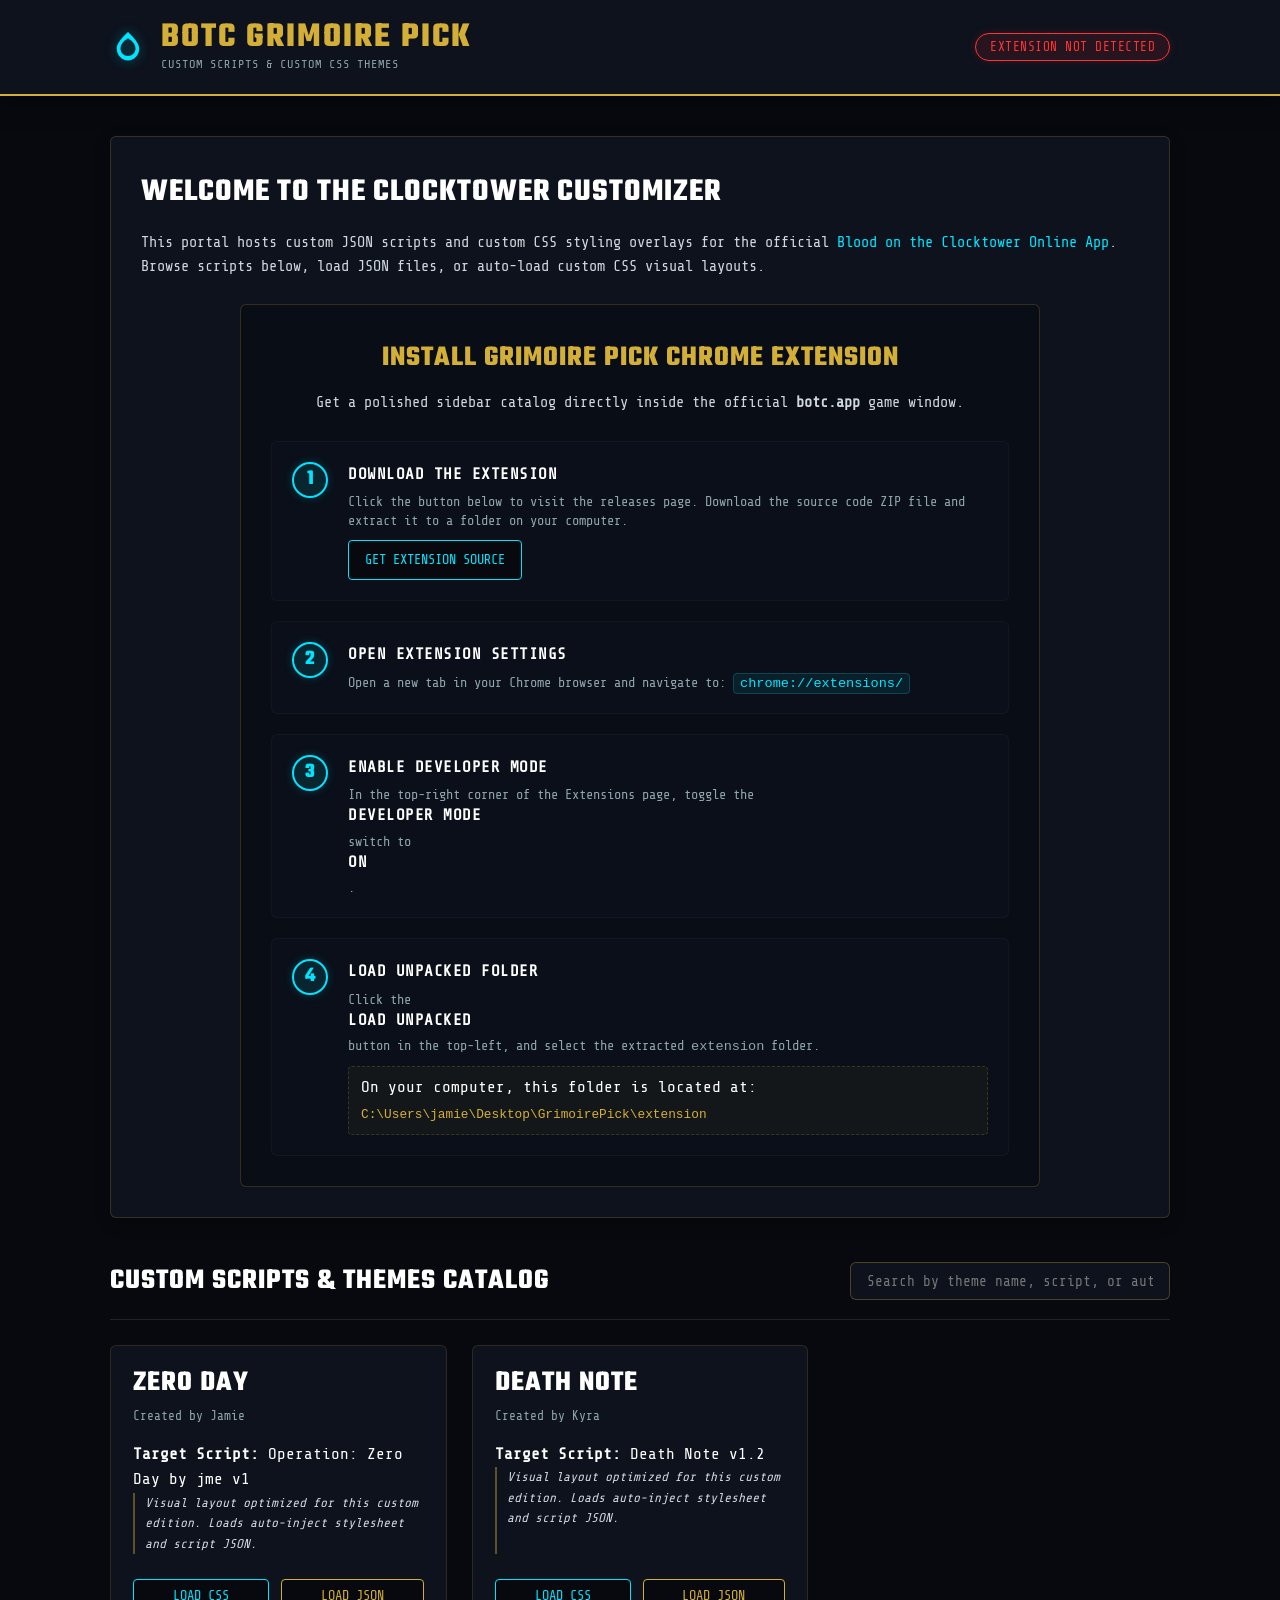
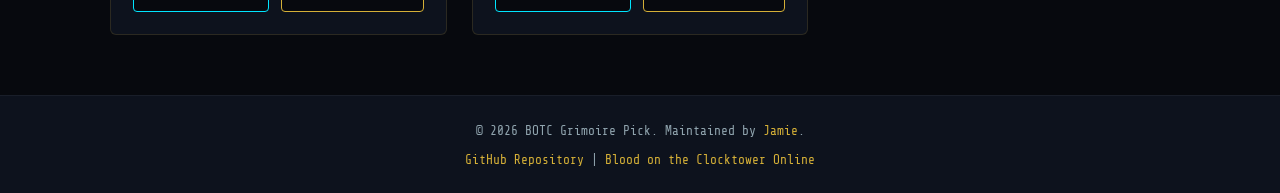
==== index.html @ 8166285e "Simplify website layout to show only Chrome Extension with step-by-step visual installation steps" ====
<!DOCTYPE html>
<html lang="en">
<head>
  <meta charset="UTF-8">
  <meta name="viewport" content="width=device-width, initial-scale=1.0">
  <title>Blood on the Clocktower - Grimoire Pick</title>
  <link rel="stylesheet" href="index.css">
</head>
<body>
  <header class="site-header">
    <div class="container header-container">
      <div class="logo-area">
        <svg class="logo-drop" viewBox="0 0 24 24">
          <path d="M12 2S4.5 8.5 4.5 13S8 21 12 21s7.5-3.5 7.5-8S12 2 12 2zm0 16c-2.8 0-5-2.2-5-5c0-1.8 1.2-3.8 2.6-5.1c.9-.8 1.9-1.4 2.4-1.8c.5.4 1.5 1 2.4 1.8c1.4 1.3 2.6 3.3 2.6 5.1c0 2.8-2.2 5-5 5z"/>
        </svg>
        <div class="logo-text">
          <h1>BOTC Grimoire Pick</h1>
          <p class="subtitle">Custom Scripts & Custom CSS Themes</p>
        </div>
      </div>
      
      <div class="status-badge-container">
        <span id="extension-status" class="status-badge not-detected">Extension Not Detected</span>
      </div>
    </div>
  </header>

  <main class="main-content container">
    <!-- Intro Section -->
    <section class="intro-card">
      <h2>Welcome to the Clocktower Customizer</h2>
      <p>
        This portal hosts custom JSON scripts and custom CSS styling overlays for the official 
        <a href="https://botc.app" target="_blank">Blood on the Clocktower Online App</a>. 
        Browse scripts below, load JSON files, or auto-load custom CSS visual layouts.
      </p>
      
      <div class="setup-container">
        <div class="setup-box single-box">
          <h2>Install Grimoire Pick Chrome Extension</h2>
          <p class="setup-desc">Get a polished sidebar catalog directly inside the official <strong>botc.app</strong> game window.</p>
          
          <div class="install-steps">
            <div class="step">
              <span class="step-number">1</span>
              <div class="step-content">
                <strong>Download the Extension</strong>
                <p>Click the button below to visit the releases page. Download the source code ZIP file and extract it to a folder on your computer.</p>
                <a href="https://github.com/cijamie/grimoirepick/releases/tag/Release" class="web-btn web-btn-primary" target="_blank" style="display: inline-block; margin-top: 10px;">Get Extension Source</a>
              </div>
            </div>
            
            <div class="step">
              <span class="step-number">2</span>
              <div class="step-content">
                <strong>Open Extension Settings</strong>
                <p>Open a new tab in your Chrome browser and navigate to: <code class="highlight">chrome://extensions/</code></p>
              </div>
            </div>
            
            <div class="step">
              <span class="step-number">3</span>
              <div class="step-content">
                <strong>Enable Developer Mode</strong>
                <p>In the top-right corner of the Extensions page, toggle the <strong>Developer mode</strong> switch to <strong>ON</strong>.</p>
              </div>
            </div>
            
            <div class="step">
              <span class="step-number">4</span>
              <div class="step-content">
                <strong>Load Unpacked Folder</strong>
                <p>Click the <strong>Load unpacked</strong> button in the top-left, and select the extracted <code>extension</code> folder.</p>
                <div class="local-path-note">
                  On your computer, this folder is located at:<br>
                  <code>C:\Users\jamie\Desktop\GrimoirePick\extension</code>
                </div>
              </div>
            </div>
          </div>
        </div>
      </div>
    </section>

    <!-- Catalog Section -->
    <section class="catalog-section">
      <div class="catalog-header">
        <h2>Custom Scripts & Themes Catalog</h2>
        <div class="filter-controls">
          <input type="text" id="search-bar" placeholder="Search by theme name, script, or author...">
        </div>
      </div>

      <div id="catalog-grid" class="catalog-grid">
        <div class="loading-state">Loading registry database...</div>
      </div>
    </section>
  </main>

  <footer class="site-footer">
    <div class="container footer-container">
      <p>&copy; 2026 BOTC Grimoire Pick. Maintained by <a href="https://github.com/cijamie" target="_blank">Jamie</a>.</p>
      <p><a href="https://github.com/cijamie/grimoirepick" target="_blank">GitHub Repository</a> | <a href="https://botc.app" target="_blank">Blood on the Clocktower Online</a></p>
    </div>
  </footer>

  <div id="toast-notify" class="toast-notify"></div>

  <script src="index.js"></script>
</body>
</html>
---- index.css ----
@import url('https://fonts.googleapis.com/css2?family=Share+Tech+Mono&family=Teko:wght@500;700&display=swap');

/* Basic Resets & Variables */
:root {
  --color-bg: #07090e;
  --color-surface: #0d121d;
  --color-surface-hover: rgba(13, 18, 29, 0.85);
  --color-primary: #00e5ff;
  --color-primary-glow: rgba(0, 229, 255, 0.35);
  --color-accent: #d4af37;
  --color-accent-glow: rgba(212, 175, 55, 0.25);
  --color-danger: #ff3333;
  --color-text-bright: #ffffff;
  --color-text-dim: #cfd8dc;
  --color-text-muted: #90a4ae;
  --font-mono: 'Share Tech Mono', monospace;
  --font-title: 'Teko', sans-serif;
  --border-radius: 6px;
  --transition-speed: 0.3s;
}

* {
  box-sizing: border-box;
  margin: 0;
  padding: 0;
}

body {
  background-color: var(--color-bg);
  color: var(--color-text-bright);
  font-family: var(--font-mono);
  line-height: 1.6;
  min-height: 100vh;
  display: flex;
  flex-direction: column;
}

.container {
  width: 100%;
  max-width: 1100px;
  margin: 0 auto;
  padding: 0 20px;
}

/* Header */
.site-header {
  background-color: var(--color-surface);
  border-bottom: 2px solid var(--color-accent);
  padding: 20px 0;
  box-shadow: 0 4px 20px rgba(0, 0, 0, 0.5);
  position: sticky;
  top: 0;
  z-index: 100;
}

.header-container {
  display: flex;
  align-items: center;
  justify-content: space-between;
}

.logo-area {
  display: flex;
  align-items: center;
  gap: 15px;
}

.logo-drop {
  width: 36px;
  height: 36px;
  fill: var(--color-primary);
  filter: drop-shadow(0 0 6px var(--color-primary-glow));
}

.logo-text h1 {
  font-family: var(--font-title);
  font-size: 2.2rem;
  letter-spacing: 2px;
  color: var(--color-accent);
  text-transform: uppercase;
  line-height: 1;
}

.logo-text .subtitle {
  font-size: 0.75rem;
  color: var(--color-text-muted);
  text-transform: uppercase;
  letter-spacing: 1px;
}

/* Status Badge */
.status-badge {
  font-size: 0.8rem;
  padding: 6px 14px;
  border-radius: 20px;
  border: 1px solid;
  text-transform: uppercase;
  letter-spacing: 0.5px;
  transition: all var(--transition-speed);
}

.status-badge.not-detected {
  background: rgba(255, 51, 51, 0.1);
  color: var(--color-danger);
  border-color: var(--color-danger);
  box-shadow: 0 0 10px rgba(255, 51, 51, 0.15);
}

.status-badge.detected {
  background: rgba(0, 229, 255, 0.1);
  color: var(--color-primary);
  border-color: var(--color-primary);
  box-shadow: 0 0 10px var(--color-primary-glow);
}

/* Main Content Area */
.main-content {
  flex: 1;
  padding-top: 40px;
  padding-bottom: 60px;
}

/* Intro Card */
.intro-card {
  background-color: var(--color-surface);
  border: 1px solid rgba(212, 175, 55, 0.2);
  border-radius: var(--border-radius);
  padding: 30px;
  margin-bottom: 40px;
  box-shadow: 0 5px 15px rgba(0, 0, 0, 0.3);
}

.intro-card h2 {
  font-family: var(--font-title);
  font-size: 2rem;
  color: var(--color-text-bright);
  text-transform: uppercase;
  margin-bottom: 12px;
  letter-spacing: 1px;
}

.intro-card p {
  color: var(--color-text-dim);
  font-size: 0.95rem;
  margin-bottom: 25px;
}

.intro-card p a {
  color: var(--color-primary);
  text-decoration: none;
}

.intro-card p a:hover {
  text-decoration: underline;
}

.setup-container {
  display: flex;
  justify-content: center;
  margin-top: 15px;
}

.setup-box.single-box {
  width: 100%;
  max-width: 800px;
  background: rgba(7, 9, 14, 0.4);
  border: 1px solid rgba(212, 175, 55, 0.2);
  border-radius: var(--border-radius);
  padding: 30px;
}

.setup-box.single-box h2 {
  font-family: var(--font-title);
  font-size: 1.8rem;
  text-transform: uppercase;
  color: var(--color-accent);
  margin-bottom: 10px;
  text-align: center;
  letter-spacing: 1px;
}

.setup-desc {
  text-align: center;
  color: var(--color-text-muted);
  font-size: 0.95rem;
  margin-bottom: 25px;
}

.install-steps {
  display: flex;
  flex-direction: column;
  gap: 20px;
}

.step {
  display: flex;
  gap: 20px;
  background: rgba(13, 18, 29, 0.5);
  border: 1px solid rgba(255, 255, 255, 0.03);
  border-radius: 6px;
  padding: 20px;
  transition: border-color 0.3s;
}

.step:hover {
  border-color: rgba(0, 229, 255, 0.15);
}

.step-number {
  flex-shrink: 0;
  width: 36px;
  height: 36px;
  border-radius: 50%;
  background: rgba(0, 229, 255, 0.1);
  border: 2px solid var(--color-primary);
  color: var(--color-primary);
  display: flex;
  align-items: center;
  justify-content: center;
  font-family: var(--font-title);
  font-size: 1.3rem;
  font-weight: 700;
  box-shadow: 0 0 10px rgba(0, 229, 255, 0.2);
}

.step-content {
  flex-grow: 1;
}

.step-content strong {
  display: block;
  font-size: 1rem;
  color: #fff;
  margin-bottom: 5px;
  text-transform: uppercase;
  letter-spacing: 0.5px;
}

.step-content p {
  font-size: 0.85rem;
  color: var(--color-text-muted);
  line-height: 1.4;
  margin: 0;
}

.step-content code.highlight {
  background: rgba(0, 229, 255, 0.08);
  border: 1px solid rgba(0, 229, 255, 0.2);
  color: var(--color-primary);
  padding: 2px 6px;
  border-radius: 4px;
  font-family: monospace;
  font-size: 0.85rem;
}

.local-path-note {
  margin-top: 10px !important;
  padding: 8px 12px;
  background: rgba(212, 175, 55, 0.05);
  border: 1px dashed rgba(212, 175, 55, 0.2);
  border-radius: 4px;
}

.local-path-note code {
  color: var(--color-accent) !important;
  font-size: 0.8rem;
  word-break: break-all;
}

.instruction-note code {
  background: rgba(255, 255, 255, 0.1);
  padding: 2px 4px;
  border-radius: 3px;
  color: var(--color-text-bright);
}

/* Catalog Controls */
.catalog-section {
  display: flex;
  flex-direction: column;
  gap: 25px;
}

.catalog-header {
  display: flex;
  align-items: center;
  justify-content: space-between;
  flex-wrap: wrap;
  gap: 15px;
  border-bottom: 1px solid rgba(255, 255, 255, 0.1);
  padding-bottom: 15px;
}

.catalog-header h2 {
  font-family: var(--font-title);
  font-size: 1.8rem;
  text-transform: uppercase;
  letter-spacing: 1px;
}

#search-bar {
  width: 320px;
  background: var(--color-surface);
  border: 1px solid rgba(212, 175, 55, 0.3);
  color: var(--color-text-bright);
  padding: 10px 16px;
  border-radius: var(--border-radius);
  font-family: var(--font-mono);
  font-size: 0.9rem;
  outline: none;
  transition: all var(--transition-speed);
}

#search-bar:focus {
  border-color: var(--color-primary);
  box-shadow: 0 0 10px var(--color-primary-glow);
}

/* Grid & Cards */
.catalog-grid {
  display: grid;
  grid-template-columns: repeat(auto-fill, minmax(320px, 1fr));
  gap: 25px;
}

.theme-card {
  background-color: var(--color-surface);
  border: 1px solid rgba(212, 175, 55, 0.15);
  border-radius: var(--border-radius);
  padding: 22px;
  display: flex;
  flex-direction: column;
  position: relative;
  overflow: hidden;
  transition: all var(--transition-speed);
}

.theme-card:hover {
  border-color: var(--color-accent);
  transform: translateY(-4px);
  background-color: rgba(13, 18, 29, 0.95);
  box-shadow: 0 8px 25px rgba(0, 0, 0, 0.5);
}

.theme-card.active {
  border-color: var(--color-primary);
  box-shadow: 0 0 15px rgba(0, 229, 255, 0.15);
}

.theme-card.active::before {
  content: "";
  position: absolute;
  top: 0; left: 0; width: 4px; height: 100%;
  background-color: var(--color-primary);
  box-shadow: 0 0 10px var(--color-primary);
}

.theme-title-row {
  display: flex;
  align-items: flex-start;
  justify-content: space-between;
  margin-bottom: 6px;
}

.theme-name {
  font-family: var(--font-title);
  font-size: 1.8rem;
  text-transform: uppercase;
  letter-spacing: 1px;
  color: var(--color-text-bright);
  line-height: 1.1;
}

.active-badge {
  font-size: 0.65rem;
  background: rgba(0, 229, 255, 0.1);
  color: var(--color-primary);
  border: 1px solid var(--color-primary);
  padding: 2px 8px;
  border-radius: 4px;
  text-transform: uppercase;
  letter-spacing: 0.5px;
}

.theme-author {
  font-size: 0.8rem;
  color: var(--color-text-muted);
  margin-bottom: 15px;
}

.theme-script-desc {
  font-size: 0.8rem;
  color: var(--color-text-dim);
  border-left: 2px solid rgba(212, 175, 55, 0.4);
  padding-left: 10px;
  margin-bottom: 25px;
  font-style: italic;
  flex-grow: 1;
}

.card-actions {
  display: flex;
  gap: 12px;
}

/* Buttons */
.web-btn {
  display: inline-block;
  padding: 8px 16px;
  font-family: var(--font-mono);
  font-size: 0.85rem;
  border-radius: 4px;
  cursor: pointer;
  border: 1px solid;
  text-transform: uppercase;
  text-decoration: none;
  transition: all var(--transition-speed);
  text-align: center;
  flex-grow: 1;
}

.web-btn-primary {
  background: var(--color-bg);
  border-color: var(--color-primary);
  color: var(--color-primary);
}

.web-btn-primary:hover {
  background: var(--color-primary);
  color: var(--color-bg);
  box-shadow: 0 0 12px rgba(0, 229, 255, 0.4);
}

.web-btn-secondary {
  background: var(--color-bg);
  border-color: var(--color-accent);
  color: var(--color-accent);
}

.web-btn-secondary:hover {
  background: var(--color-accent);
  color: var(--color-bg);
  box-shadow: 0 0 12px rgba(212, 175, 55, 0.4);
}

.web-btn-reset {
  background: var(--color-bg);
  border-color: var(--color-danger);
  color: var(--color-danger);
}

.web-btn-reset:hover {
  background: var(--color-danger);
  color: var(--color-text-bright);
  box-shadow: 0 0 12px rgba(255, 51, 81, 0.4);
}

.btn-disabled {
  opacity: 0.5;
  cursor: not-allowed !important;
  pointer-events: none;
}

/* Loading/Empty State */
.loading-state {
  grid-column: 1 / -1;
  text-align: center;
  padding: 50px 0;
  color: var(--color-text-muted);
  font-size: 1rem;
}

/* Toast Notifications */
.toast-notify {
  position: fixed;
  bottom: 25px;
  left: 50%;
  transform: translateX(-50%) translateY(20px);
  background: var(--color-surface);
  border: 1px solid var(--color-accent);
  color: var(--color-text-bright);
  padding: 12px 24px;
  font-size: 0.9rem;
  border-radius: var(--border-radius);
  box-shadow: 0 8px 30px rgba(0, 0, 0, 0.6);
  z-index: 1000;
  opacity: 0;
  transition: all var(--transition-speed) cubic-bezier(0.175, 0.885, 0.32, 1.275);
  pointer-events: none;
  text-align: center;
  white-space: nowrap;
}

.toast-notify.show {
  transform: translateX(-50%) translateY(0);
  opacity: 1;
}

/* Footer */
.site-footer {
  background-color: var(--color-surface);
  border-top: 1px solid rgba(255, 255, 255, 0.05);
  padding: 25px 0;
  font-size: 0.8rem;
  color: var(--color-text-muted);
  text-align: center;
}

.footer-container {
  display: flex;
  flex-direction: column;
  gap: 8px;
}

.site-footer a {
  color: var(--color-accent);
  text-decoration: none;
}

.site-footer a:hover {
  color: var(--color-primary);
  text-decoration: underline;
}

/* Responsive Tweak */
@media (max-width: 600px) {
  .header-container {
    flex-direction: column;
    gap: 15px;
    text-align: center;
  }
  #search-bar {
    width: 100%;
  }
}
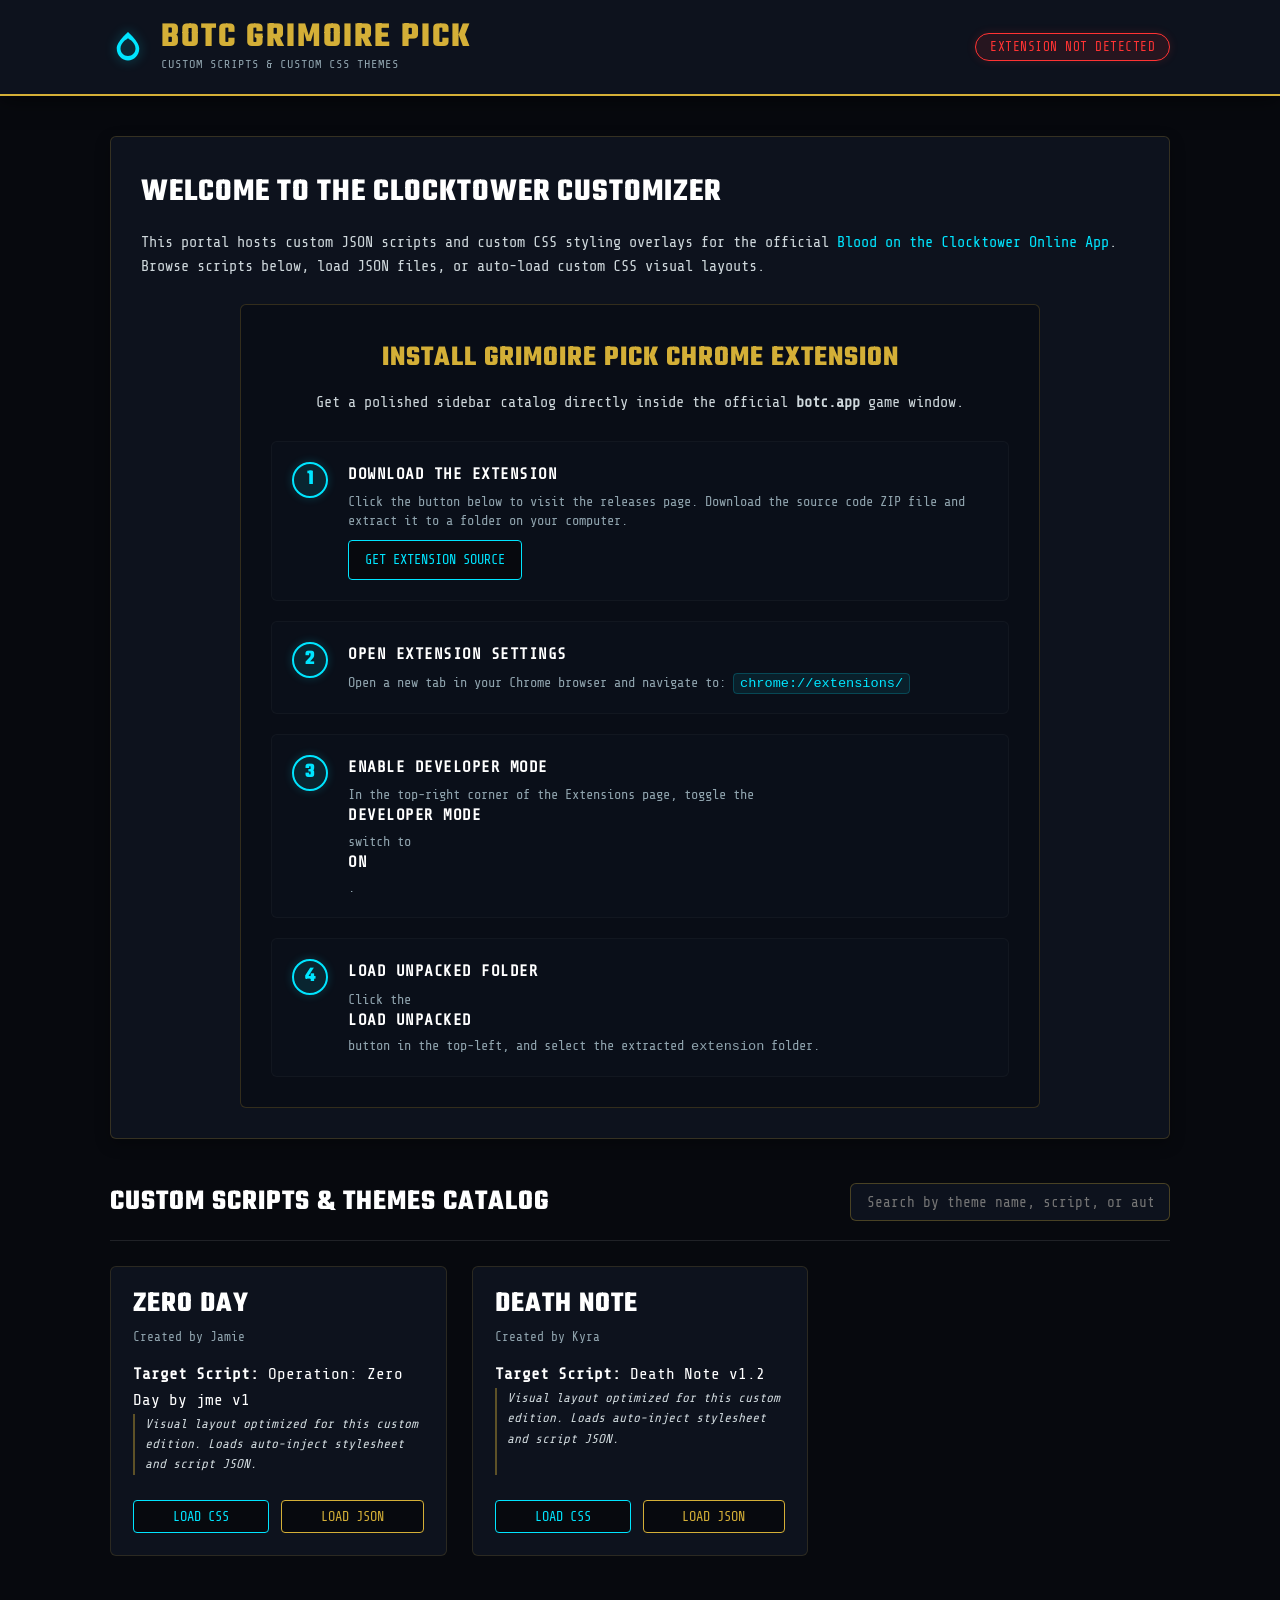
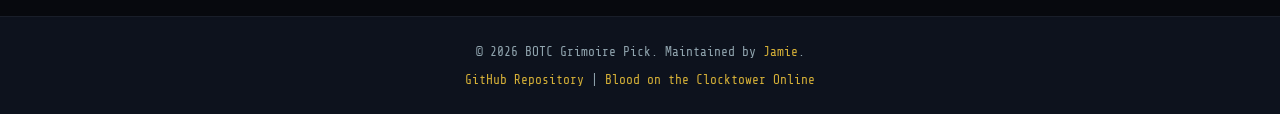
==== commit 6d8f4848: "Remove private local path note from index.html" ====
--- a/index.html
+++ b/index.html
@@ -71,10 +71,7 @@
               <div class="step-content">
                 <strong>Load Unpacked Folder</strong>
                 <p>Click the <strong>Load unpacked</strong> button in the top-left, and select the extracted <code>extension</code> folder.</p>
-                <div class="local-path-note">
-                  On your computer, this folder is located at:<br>
-                  <code>C:\Users\jamie\Desktop\GrimoirePick\extension</code>
-                </div>
+
               </div>
             </div>
           </div>
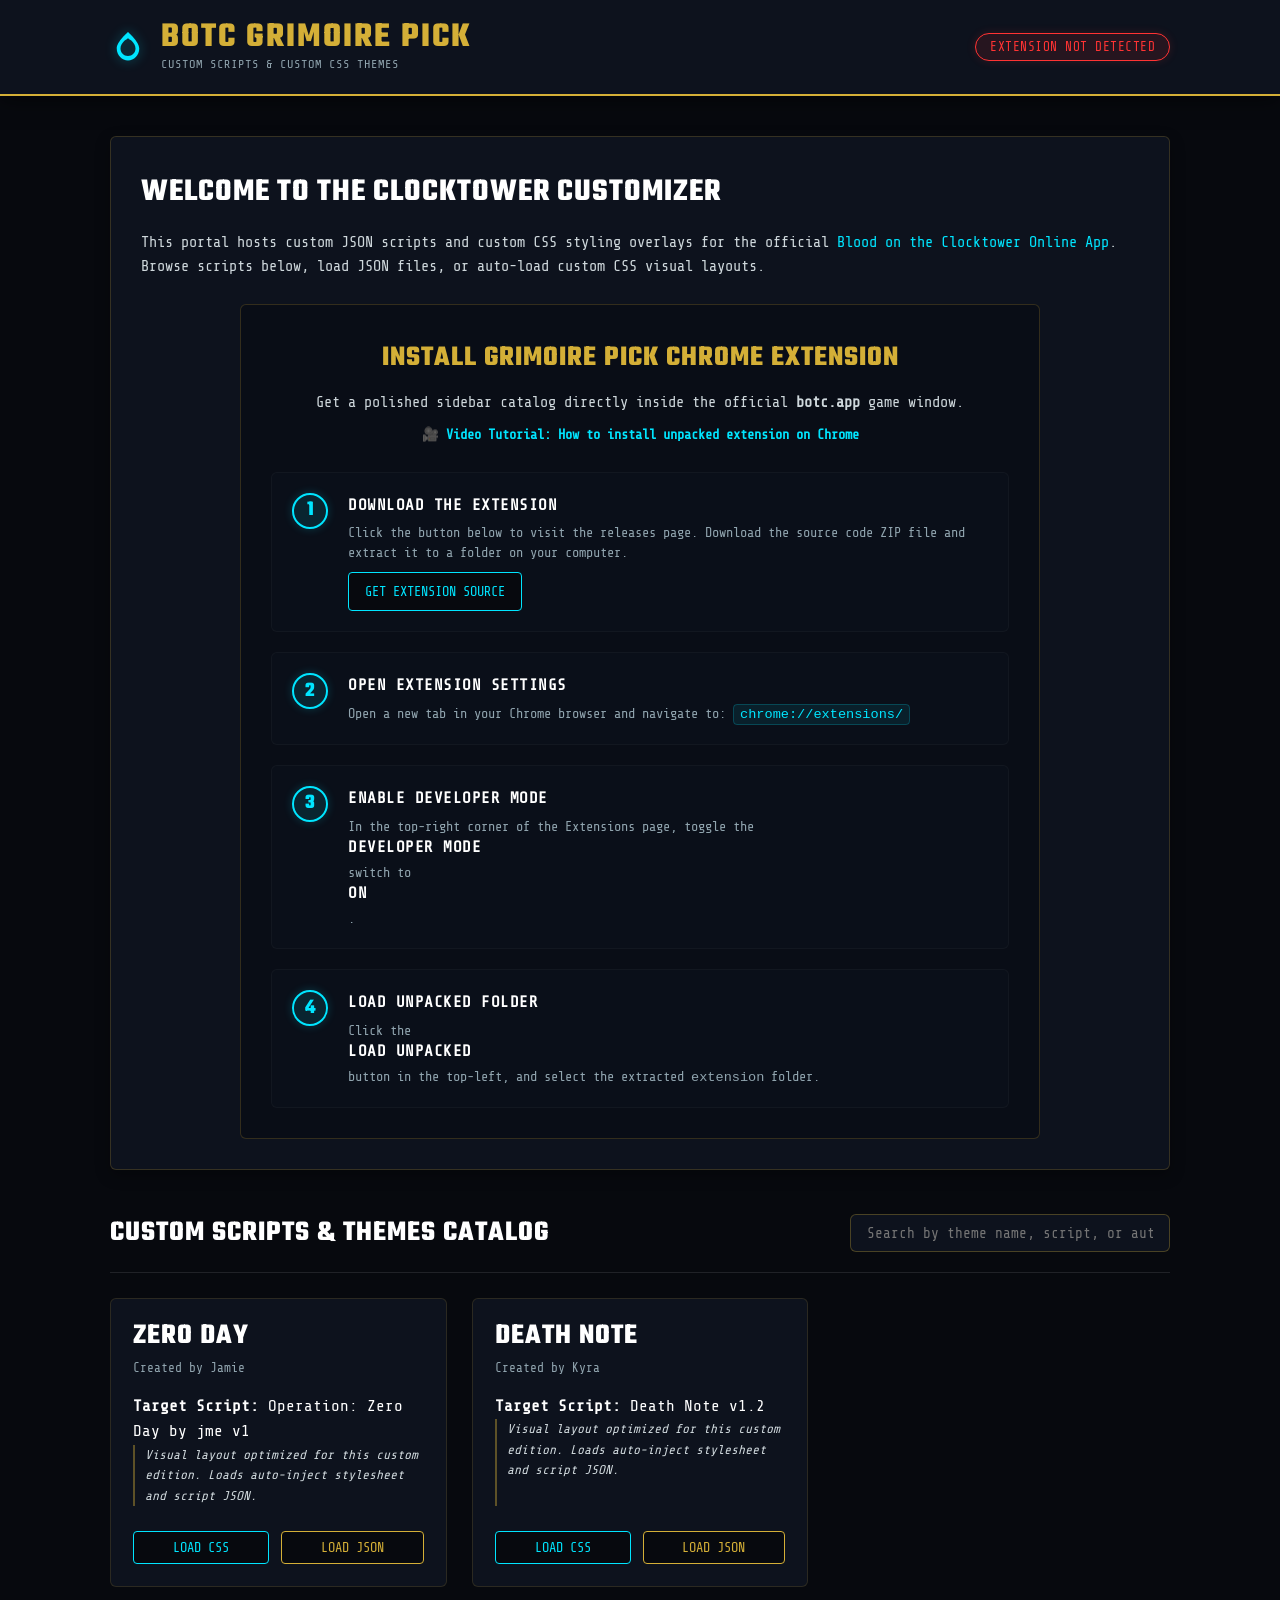
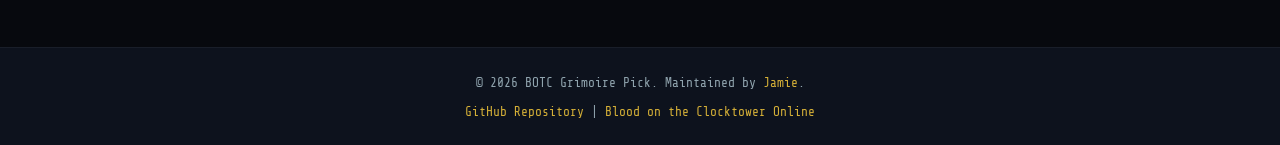
==== commit d4b5c4f7: "Add YouTube video tutorial link for installing unpacked extensions in Chrome on index.html" ====
--- a/index.html
+++ b/index.html
@@ -38,7 +38,12 @@
       <div class="setup-container">
         <div class="setup-box single-box">
           <h2>Install Grimoire Pick Chrome Extension</h2>
-          <p class="setup-desc">Get a polished sidebar catalog directly inside the official <strong>botc.app</strong> game window.</p>
+          <p class="setup-desc">
+            Get a polished sidebar catalog directly inside the official <strong>botc.app</strong> game window.<br>
+            <a href="https://www.youtube.com/watch?v=QUCAMNFrb2k" target="_blank" class="video-tutorial-link" style="color: var(--color-primary); font-size: 0.85rem; display: inline-block; margin-top: 8px; font-weight: 600; text-decoration: none;">
+              🎥 Video Tutorial: How to install unpacked extension on Chrome
+            </a>
+          </p>
           
           <div class="install-steps">
             <div class="step">
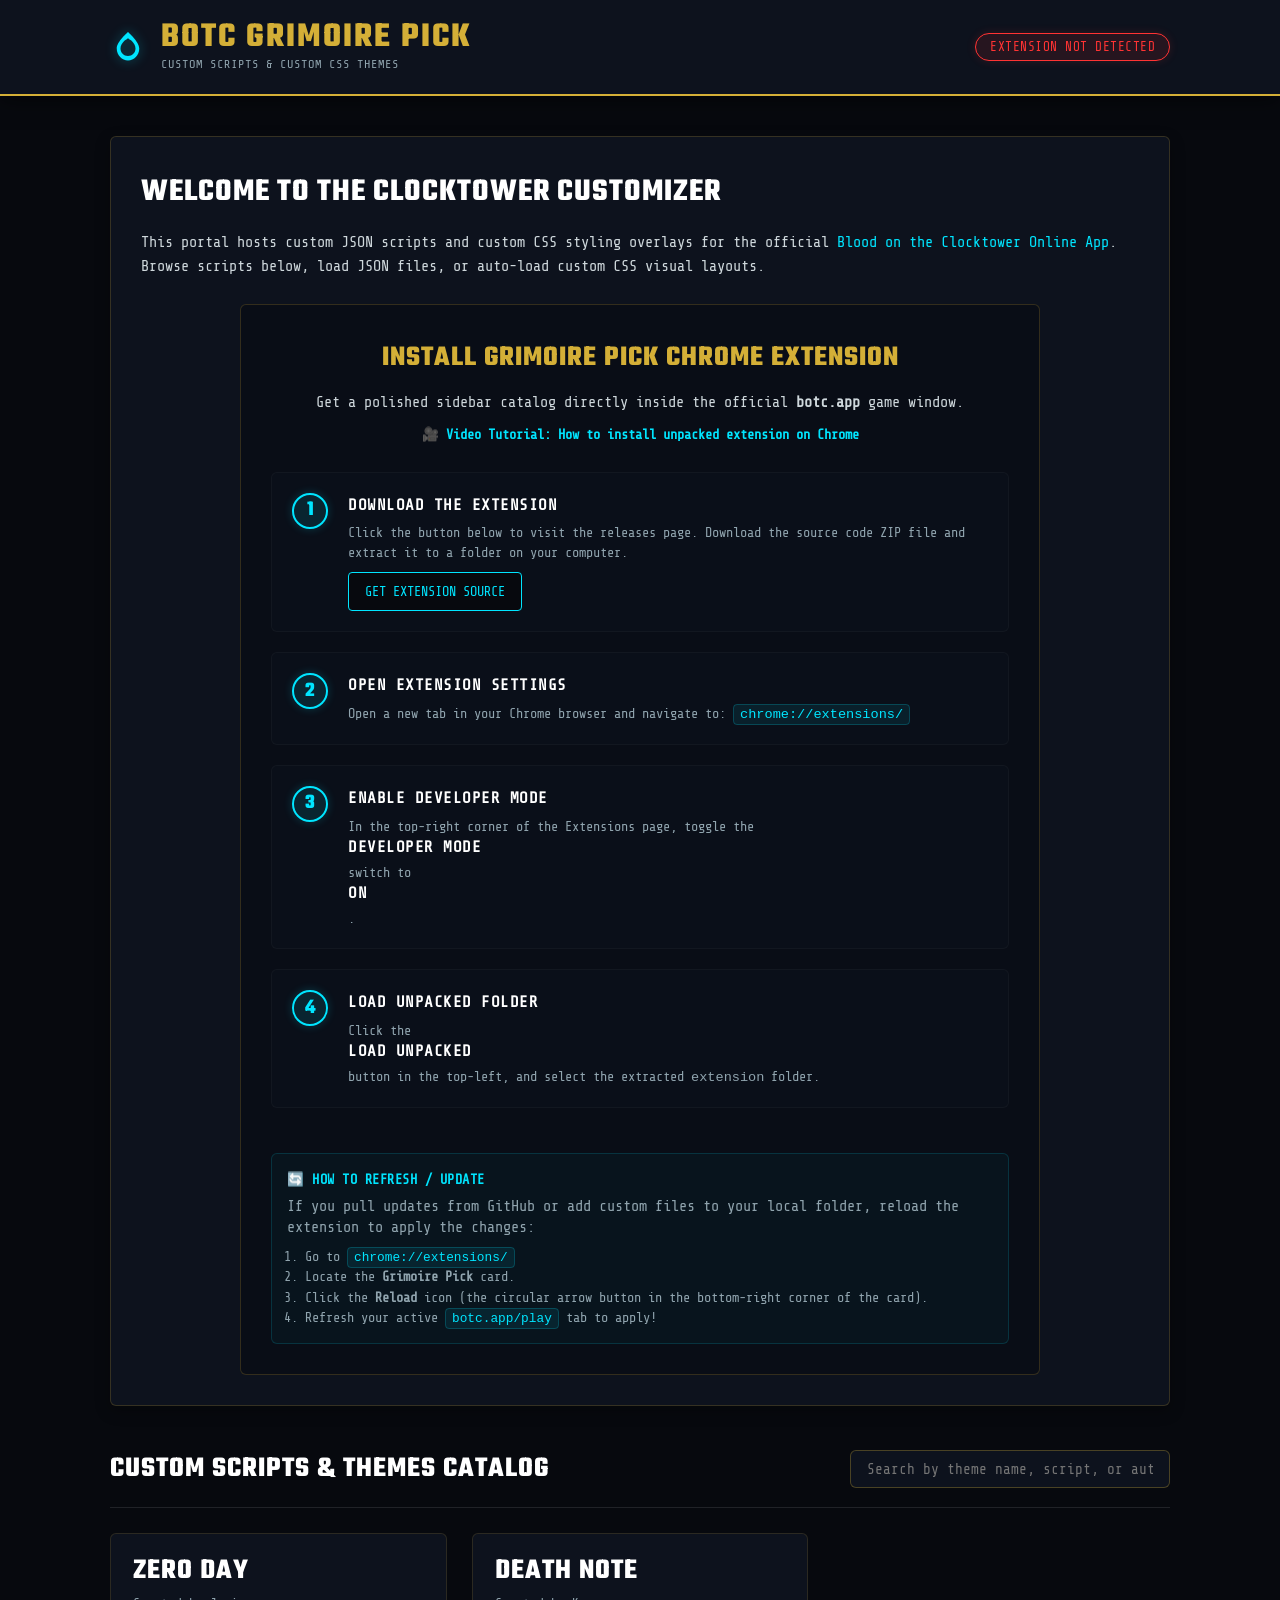
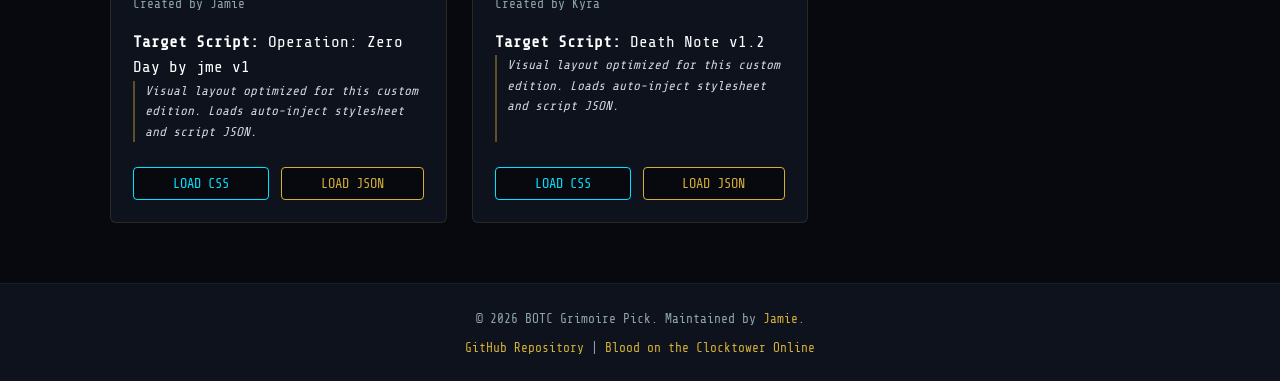
==== commit 4824388f: "Add How to Refresh / Update instructions section to index.html" ====
--- a/index.html
+++ b/index.html
@@ -78,7 +78,19 @@
                 <p>Click the <strong>Load unpacked</strong> button in the top-left, and select the extracted <code>extension</code> folder.</p>
 
               </div>
-            </div>
+          </div>
+          
+          <div class="update-note" style="margin-top: 25px; padding: 15px; background: rgba(0, 229, 255, 0.03); border: 1px solid rgba(0, 229, 255, 0.15); border-radius: 6px; font-size: 0.85rem;">
+            <strong style="color: var(--color-primary); display: block; margin-bottom: 5px; text-transform: uppercase; letter-spacing: 0.5px;">🔄 How to Refresh / Update</strong>
+            <p style="margin: 0; color: var(--color-text-muted); line-height: 1.4;">
+              If you pull updates from GitHub or add custom files to your local folder, reload the extension to apply the changes:
+            </p>
+            <ol style="margin: 8px 0 0 18px; padding: 0; color: var(--color-text-muted); line-height: 1.5;">
+              <li>Go to <code class="highlight" style="font-size: 0.8rem; background: rgba(0, 229, 255, 0.08); border: 1px solid rgba(0, 229, 255, 0.2); color: var(--color-primary); padding: 2px 6px; border-radius: 4px; font-family: monospace;">chrome://extensions/</code></li>
+              <li>Locate the <strong>Grimoire Pick</strong> card.</li>
+              <li>Click the <strong>Reload</strong> icon (the circular arrow button in the bottom-right corner of the card).</li>
+              <li>Refresh your active <code class="highlight" style="font-size: 0.8rem; background: rgba(0, 229, 255, 0.08); border: 1px solid rgba(0, 229, 255, 0.2); color: var(--color-primary); padding: 2px 6px; border-radius: 4px; font-family: monospace;">botc.app/play</code> tab to apply!</li>
+            </ol>
           </div>
         </div>
       </div>
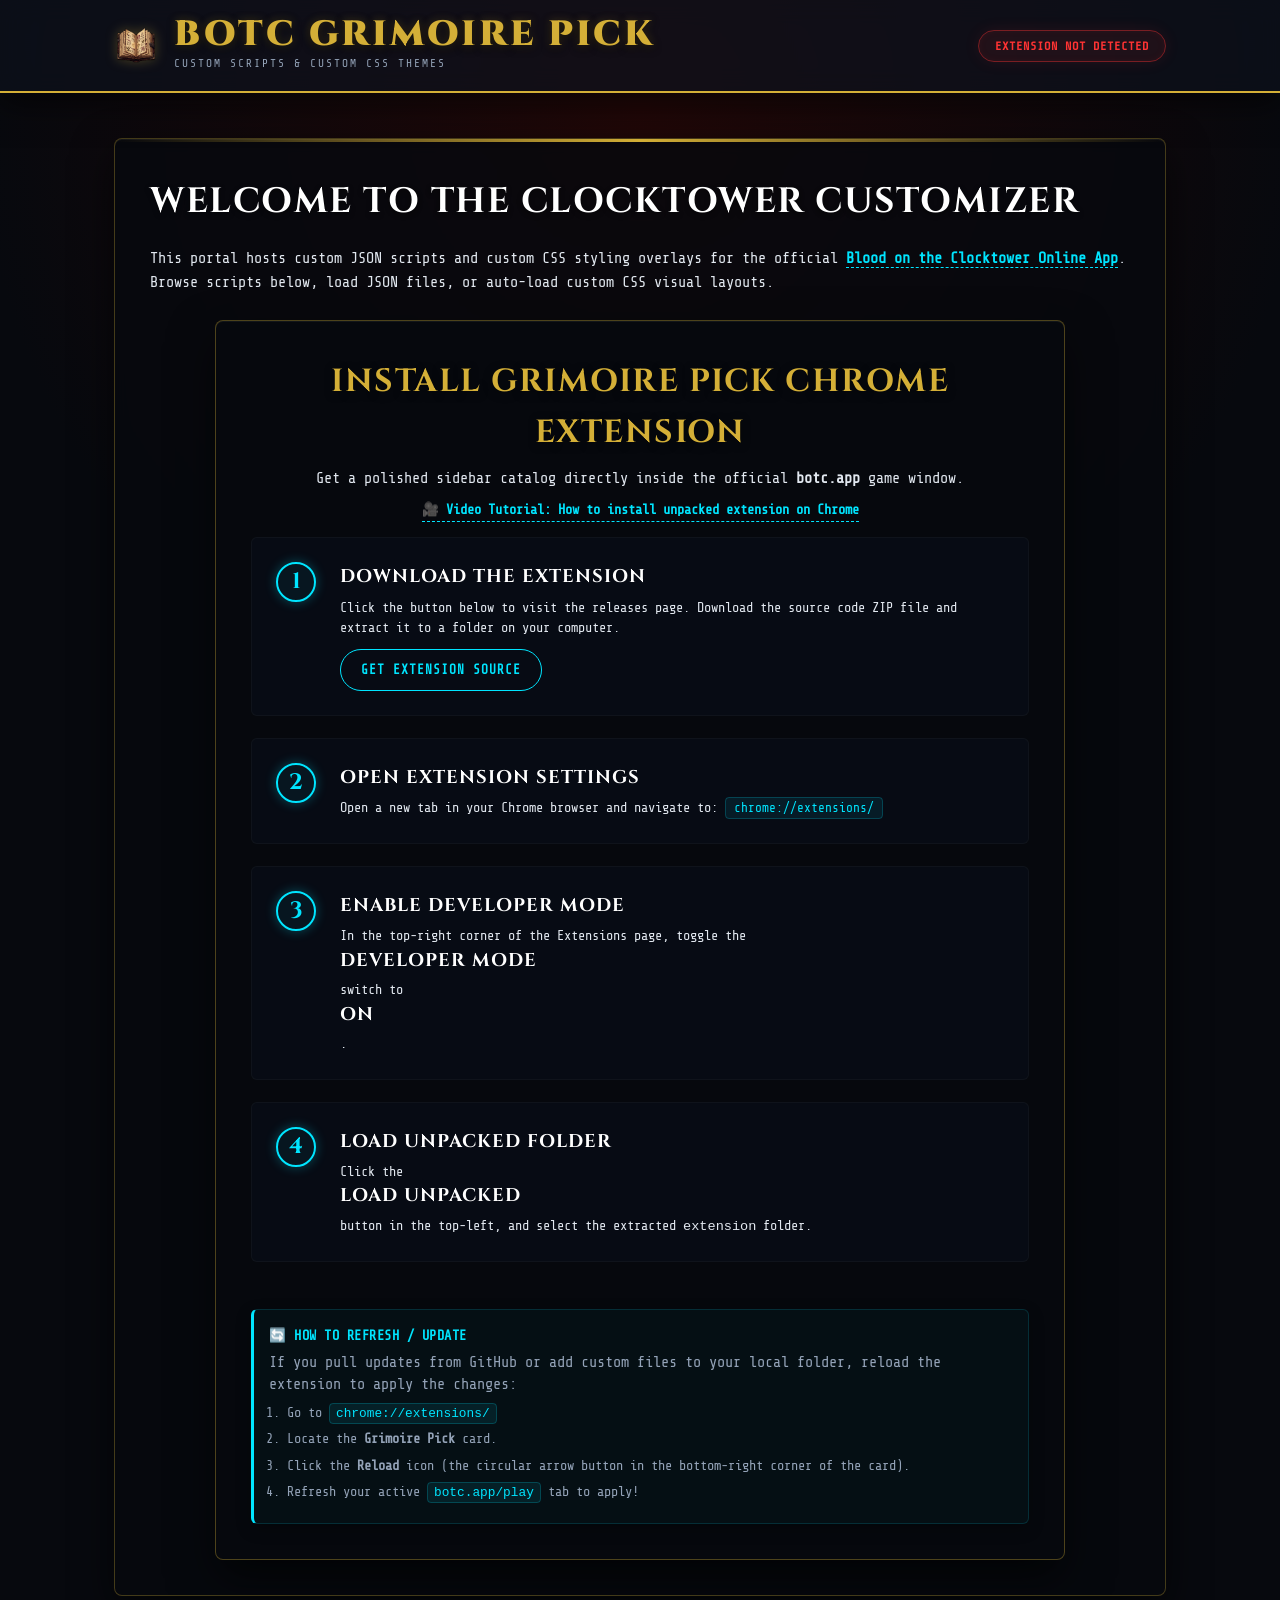
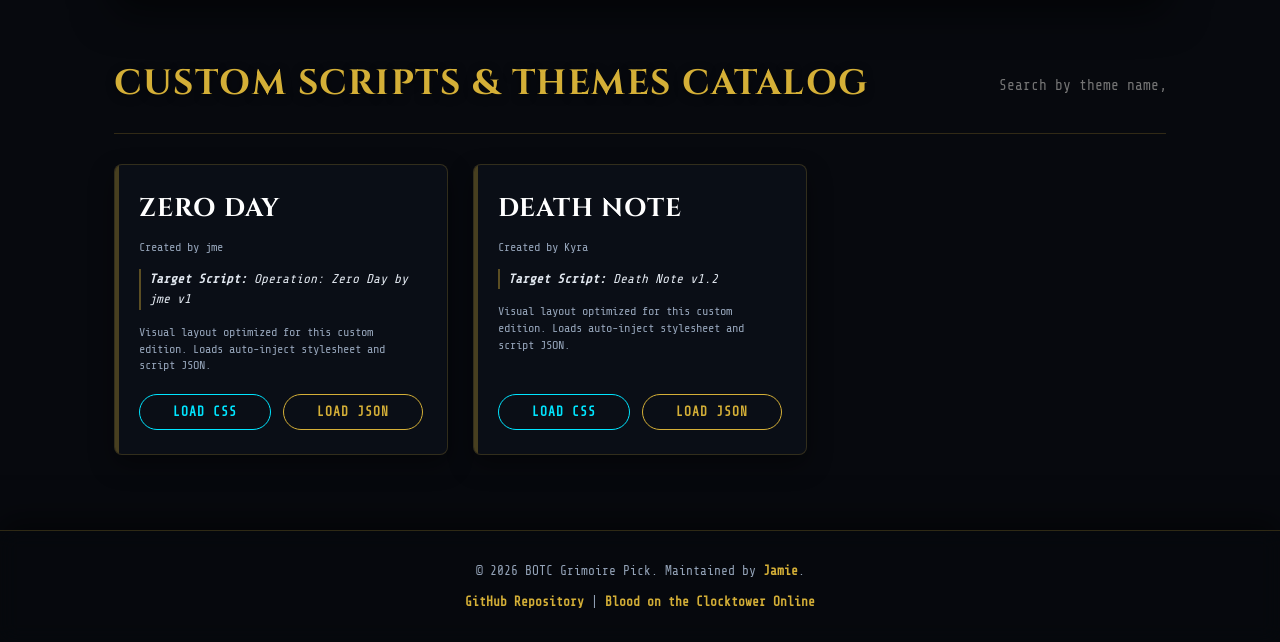
==== commit caa750b8: "Integrate pixel art grimoire logo across website portal, extension popup, and injected floating side" ====
--- a/index.html
+++ b/index.html
@@ -10,9 +10,7 @@
   <header class="site-header">
     <div class="container header-container">
       <div class="logo-area">
-        <svg class="logo-drop" viewBox="0 0 24 24">
-          <path d="M12 2S4.5 8.5 4.5 13S8 21 12 21s7.5-3.5 7.5-8S12 2 12 2zm0 16c-2.8 0-5-2.2-5-5c0-1.8 1.2-3.8 2.6-5.1c.9-.8 1.9-1.4 2.4-1.8c.5.4 1.5 1 2.4 1.8c1.4 1.3 2.6 3.3 2.6 5.1c0 2.8-2.2 5-5 5z"/>
-        </svg>
+        <img class="logo-img" src="logo.png" alt="Grimoire Pick Logo">
         <div class="logo-text">
           <h1>BOTC Grimoire Pick</h1>
           <p class="subtitle">Custom Scripts & Custom CSS Themes</p>
--- a/index.css
+++ b/index.css
@@ -1,21 +1,28 @@
-@import url('https://fonts.googleapis.com/css2?family=Share+Tech+Mono&family=Teko:wght@500;700&display=swap');
-
-/* Basic Resets & Variables */
+@import url('https://fonts.googleapis.com/css2?family=Cinzel:wght@500;700;900&family=Share+Tech+Mono&family=Teko:wght@500;700&display=swap');
+
+/* Reset & Themes Styling Variables */
 :root {
   --color-bg: #07090e;
-  --color-surface: #0d121d;
-  --color-surface-hover: rgba(13, 18, 29, 0.85);
+  --color-bg-gradient: radial-gradient(circle at 50% 12%, #220808 0%, #07090e 65%);
+  --color-surface: rgba(13, 18, 29, 0.65);
+  --color-surface-card: rgba(7, 9, 14, 0.8);
+  --color-surface-hover: rgba(22, 29, 44, 0.85);
+  
   --color-primary: #00e5ff;
-  --color-primary-glow: rgba(0, 229, 255, 0.35);
+  --color-primary-glow: rgba(0, 229, 255, 0.4);
   --color-accent: #d4af37;
-  --color-accent-glow: rgba(212, 175, 55, 0.25);
+  --color-accent-glow: rgba(212, 175, 55, 0.3);
   --color-danger: #ff3333;
+  --color-danger-glow: rgba(255, 51, 51, 0.4);
+  
   --color-text-bright: #ffffff;
-  --color-text-dim: #cfd8dc;
-  --color-text-muted: #90a4ae;
+  --color-text-dim: #e2e8f0;
+  --color-text-muted: #94a3b8;
+  
   --font-mono: 'Share Tech Mono', monospace;
-  --font-title: 'Teko', sans-serif;
-  --border-radius: 6px;
+  --font-title: 'Cinzel', serif;
+  --font-alt: 'Teko', sans-serif;
+  --border-radius: 8px;
   --transition-speed: 0.3s;
 }
 
@@ -26,8 +33,10 @@
 }
 
 body {
-  background-color: var(--color-bg);
-  color: var(--color-text-bright);
+  background: var(--color-bg);
+  background-image: var(--color-bg-gradient);
+  background-attachment: fixed;
+  color: var(--color-text-dim);
   font-family: var(--font-mono);
   line-height: 1.6;
   min-height: 100vh;
@@ -39,15 +48,17 @@
   width: 100%;
   max-width: 1100px;
   margin: 0 auto;
-  padding: 0 20px;
-}
-
-/* Header */
+  padding: 0 24px;
+}
+
+/* Premium Header with blur */
 .site-header {
-  background-color: var(--color-surface);
+  background: rgba(13, 18, 29, 0.7);
+  backdrop-filter: blur(12px);
+  -webkit-backdrop-filter: blur(12px);
   border-bottom: 2px solid var(--color-accent);
-  padding: 20px 0;
-  box-shadow: 0 4px 20px rgba(0, 0, 0, 0.5);
+  padding: 18px 0;
+  box-shadow: 0 10px 30px rgba(0, 0, 0, 0.6);
   position: sticky;
   top: 0;
   z-index: 100;
@@ -62,165 +73,228 @@
 .logo-area {
   display: flex;
   align-items: center;
-  gap: 15px;
-}
-
-.logo-drop {
-  width: 36px;
-  height: 36px;
-  fill: var(--color-primary);
-  filter: drop-shadow(0 0 6px var(--color-primary-glow));
+  gap: 16px;
+}
+
+.logo-img {
+  width: 44px;
+  height: 44px;
+  object-fit: contain;
+  filter: drop-shadow(0 0 6px var(--color-accent-glow));
+  transition: all var(--transition-speed) cubic-bezier(0.25, 0.8, 0.25, 1);
+}
+
+.logo-area:hover .logo-img {
+  transform: scale(1.1) rotate(5deg);
+  filter: drop-shadow(0 0 12px var(--color-primary-glow));
 }
 
 .logo-text h1 {
   font-family: var(--font-title);
   font-size: 2.2rem;
+  font-weight: 900;
+  letter-spacing: 3px;
+  color: var(--color-accent);
+  text-transform: uppercase;
+  line-height: 0.95;
+  text-shadow: 0 2px 10px rgba(0, 0, 0, 0.8), 0 0 8px var(--color-accent-glow);
+}
+
+.logo-text .subtitle {
+  font-family: var(--font-mono);
+  font-size: 0.7rem;
+  color: var(--color-text-muted);
+  text-transform: uppercase;
   letter-spacing: 2px;
-  color: var(--color-accent);
-  text-transform: uppercase;
-  line-height: 1;
-}
-
-.logo-text .subtitle {
+  margin-top: 4px;
+}
+
+/* Pulsing Status Badge */
+.status-badge {
+  font-family: var(--font-mono);
   font-size: 0.75rem;
-  color: var(--color-text-muted);
+  font-weight: 600;
+  padding: 8px 16px;
+  border-radius: 30px;
+  border: 1px solid;
   text-transform: uppercase;
   letter-spacing: 1px;
-}
-
-/* Status Badge */
-.status-badge {
-  font-size: 0.8rem;
-  padding: 6px 14px;
-  border-radius: 20px;
-  border: 1px solid;
-  text-transform: uppercase;
-  letter-spacing: 0.5px;
-  transition: all var(--transition-speed);
+  transition: all var(--transition-speed) ease;
 }
 
 .status-badge.not-detected {
-  background: rgba(255, 51, 51, 0.1);
+  background: rgba(255, 51, 51, 0.08);
   color: var(--color-danger);
-  border-color: var(--color-danger);
-  box-shadow: 0 0 10px rgba(255, 51, 51, 0.15);
+  border-color: rgba(255, 51, 51, 0.4);
+  box-shadow: 0 0 15px rgba(255, 51, 51, 0.1), inset 0 0 8px rgba(255, 51, 51, 0.05);
 }
 
 .status-badge.detected {
-  background: rgba(0, 229, 255, 0.1);
+  background: rgba(0, 229, 255, 0.08);
   color: var(--color-primary);
-  border-color: var(--color-primary);
-  box-shadow: 0 0 10px var(--color-primary-glow);
-}
-
-/* Main Content Area */
+  border-color: rgba(0, 229, 255, 0.4);
+  box-shadow: 0 0 15px rgba(0, 229, 255, 0.15), inset 0 0 8px rgba(0, 229, 255, 0.05);
+  animation: pulse-glow 2.5s infinite alternate;
+}
+
+@keyframes pulse-glow {
+  0% { box-shadow: 0 0 10px rgba(0, 229, 255, 0.1); }
+  100% { box-shadow: 0 0 25px rgba(0, 229, 255, 0.35); }
+}
+
+/* Main Layout */
 .main-content {
   flex: 1;
-  padding-top: 40px;
-  padding-bottom: 60px;
-}
-
-/* Intro Card */
+  padding-top: 45px;
+  padding-bottom: 75px;
+}
+
+/* Premium Card Box (Introduction) */
 .intro-card {
-  background-color: var(--color-surface);
-  border: 1px solid rgba(212, 175, 55, 0.2);
+  background: var(--color-surface-card);
+  backdrop-filter: blur(8px);
+  -webkit-backdrop-filter: blur(8px);
+  border: 1px solid rgba(212, 175, 55, 0.3);
   border-radius: var(--border-radius);
-  padding: 30px;
-  margin-bottom: 40px;
-  box-shadow: 0 5px 15px rgba(0, 0, 0, 0.3);
+  padding: 35px;
+  margin-bottom: 45px;
+  box-shadow: 0 15px 40px rgba(0, 0, 0, 0.6), inset 0 1px 0 rgba(255, 255, 255, 0.05);
+  position: relative;
+  overflow: hidden;
+}
+
+.intro-card::before {
+  content: "";
+  position: absolute;
+  top: 0; left: 0; width: 100%; height: 3px;
+  background: linear-gradient(90deg, transparent, var(--color-accent), transparent);
 }
 
 .intro-card h2 {
   font-family: var(--font-title);
-  font-size: 2rem;
+  font-size: 2.2rem;
+  font-weight: 700;
   color: var(--color-text-bright);
   text-transform: uppercase;
-  margin-bottom: 12px;
-  letter-spacing: 1px;
+  margin-bottom: 16px;
+  letter-spacing: 1.5px;
+  text-shadow: 0 2px 5px rgba(0,0,0,0.5);
 }
 
 .intro-card p {
   color: var(--color-text-dim);
   font-size: 0.95rem;
-  margin-bottom: 25px;
+  margin-bottom: 15px;
+  line-height: 1.6;
 }
 
 .intro-card p a {
   color: var(--color-primary);
   text-decoration: none;
+  font-weight: 600;
+  border-bottom: 1px dashed var(--color-primary);
+  transition: all var(--transition-speed);
 }
 
 .intro-card p a:hover {
-  text-decoration: underline;
-}
-
+  color: var(--color-accent);
+  border-bottom-color: var(--color-accent);
+  text-shadow: 0 0 6px var(--color-accent-glow);
+}
+
+/* Installation Guide Area */
 .setup-container {
   display: flex;
   justify-content: center;
-  margin-top: 15px;
+  margin-top: 25px;
 }
 
 .setup-box.single-box {
   width: 100%;
-  max-width: 800px;
-  background: rgba(7, 9, 14, 0.4);
-  border: 1px solid rgba(212, 175, 55, 0.2);
+  max-width: 850px;
+  background: var(--color-surface-card);
+  backdrop-filter: blur(8px);
+  -webkit-backdrop-filter: blur(8px);
+  border: 1px solid rgba(212, 175, 55, 0.35);
   border-radius: var(--border-radius);
-  padding: 30px;
+  padding: 35px;
+  box-shadow: 0 20px 45px rgba(0, 0, 0, 0.6), inset 0 1px 0 rgba(255, 255, 255, 0.05);
 }
 
 .setup-box.single-box h2 {
   font-family: var(--font-title);
-  font-size: 1.8rem;
+  font-size: 2rem;
+  font-weight: 700;
   text-transform: uppercase;
   color: var(--color-accent);
-  margin-bottom: 10px;
+  margin-bottom: 8px;
   text-align: center;
-  letter-spacing: 1px;
+  letter-spacing: 1.5px;
+  text-shadow: 0 2px 8px rgba(0,0,0,0.5);
 }
 
 .setup-desc {
   text-align: center;
   color: var(--color-text-muted);
   font-size: 0.95rem;
-  margin-bottom: 25px;
+  margin-bottom: 30px;
+  line-height: 1.6;
+}
+
+.video-tutorial-link {
+  transition: transform var(--transition-speed) ease, color var(--transition-speed);
+}
+
+.video-tutorial-link:hover {
+  color: var(--color-accent) !important;
+  transform: translateY(-1px);
+  text-shadow: 0 0 8px var(--color-accent-glow);
 }
 
 .install-steps {
   display: flex;
   flex-direction: column;
-  gap: 20px;
+  gap: 22px;
 }
 
 .step {
   display: flex;
-  gap: 20px;
-  background: rgba(13, 18, 29, 0.5);
+  gap: 24px;
+  background: rgba(13, 18, 29, 0.45);
   border: 1px solid rgba(255, 255, 255, 0.03);
   border-radius: 6px;
-  padding: 20px;
-  transition: border-color 0.3s;
+  padding: 24px;
+  transition: all var(--transition-speed) cubic-bezier(0.25, 0.8, 0.25, 1);
 }
 
 .step:hover {
-  border-color: rgba(0, 229, 255, 0.15);
+  border-color: rgba(0, 229, 255, 0.25);
+  background: rgba(18, 25, 41, 0.6);
+  box-shadow: 0 10px 20px rgba(0, 0, 0, 0.4);
 }
 
 .step-number {
   flex-shrink: 0;
-  width: 36px;
-  height: 36px;
+  width: 40px;
+  height: 40px;
   border-radius: 50%;
-  background: rgba(0, 229, 255, 0.1);
+  background: rgba(0, 229, 255, 0.05);
   border: 2px solid var(--color-primary);
   color: var(--color-primary);
   display: flex;
   align-items: center;
   justify-content: center;
   font-family: var(--font-title);
-  font-size: 1.3rem;
+  font-size: 1.4rem;
   font-weight: 700;
-  box-shadow: 0 0 10px rgba(0, 229, 255, 0.2);
+  box-shadow: 0 0 12px rgba(0, 229, 255, 0.3);
+  transition: all var(--transition-speed);
+}
+
+.step:hover .step-number {
+  background: var(--color-primary);
+  color: var(--color-bg);
+  box-shadow: 0 0 16px var(--color-primary-glow);
 }
 
 .step-content {
@@ -229,17 +303,19 @@
 
 .step-content strong {
   display: block;
-  font-size: 1rem;
+  font-family: var(--font-title);
+  font-size: 1.15rem;
+  font-weight: 700;
   color: #fff;
-  margin-bottom: 5px;
-  text-transform: uppercase;
-  letter-spacing: 0.5px;
+  margin-bottom: 6px;
+  text-transform: uppercase;
+  letter-spacing: 1px;
 }
 
 .step-content p {
   font-size: 0.85rem;
-  color: var(--color-text-muted);
-  line-height: 1.4;
+  color: var(--color-text-dim);
+  line-height: 1.5;
   margin: 0;
 }
 
@@ -247,38 +323,27 @@
   background: rgba(0, 229, 255, 0.08);
   border: 1px solid rgba(0, 229, 255, 0.2);
   color: var(--color-primary);
-  padding: 2px 6px;
+  padding: 3px 8px;
   border-radius: 4px;
-  font-family: monospace;
-  font-size: 0.85rem;
-}
-
-.local-path-note {
-  margin-top: 10px !important;
-  padding: 8px 12px;
-  background: rgba(212, 175, 55, 0.05);
-  border: 1px dashed rgba(212, 175, 55, 0.2);
-  border-radius: 4px;
-}
-
-.local-path-note code {
-  color: var(--color-accent) !important;
+  font-family: var(--font-mono);
   font-size: 0.8rem;
-  word-break: break-all;
-}
-
-.instruction-note code {
-  background: rgba(255, 255, 255, 0.1);
-  padding: 2px 4px;
-  border-radius: 3px;
-  color: var(--color-text-bright);
-}
-
-/* Catalog Controls */
+}
+
+/* Update Info Panel */
+.update-note {
+  border-left: 3px solid var(--color-primary) !important;
+  box-shadow: 0 5px 15px rgba(0,0,0,0.3);
+}
+
+.update-note ol li {
+  margin-bottom: 6px;
+}
+
+/* Catalog Title & Search Bar */
 .catalog-section {
   display: flex;
   flex-direction: column;
-  gap: 25px;
+  gap: 30px;
 }
 
 .catalog-header {
@@ -286,115 +351,158 @@
   align-items: center;
   justify-content: space-between;
   flex-wrap: wrap;
-  gap: 15px;
-  border-bottom: 1px solid rgba(255, 255, 255, 0.1);
-  padding-bottom: 15px;
+  gap: 20px;
+  border-bottom: 1px solid rgba(212, 175, 55, 0.2);
+  padding-bottom: 20px;
+  margin-top: 15px;
 }
 
 .catalog-header h2 {
   font-family: var(--font-title);
-  font-size: 1.8rem;
-  text-transform: uppercase;
-  letter-spacing: 1px;
+  font-size: 2.2rem;
+  font-weight: 700;
+  text-transform: uppercase;
+  color: var(--color-accent);
+  letter-spacing: 1.5px;
+  text-shadow: 0 2px 8px rgba(0,0,0,0.5);
+}
+
+/* Modern Search Box */
+.search-container {
+  display: flex;
+  align-items: center;
+  background: rgba(7, 9, 14, 0.6);
+  border: 1px solid rgba(212, 175, 55, 0.25);
+  border-radius: 4px;
+  padding: 4px 14px;
+  width: 320px;
+  transition: all var(--transition-speed);
+}
+
+.search-container:focus-within {
+  border-color: var(--color-primary);
+  box-shadow: 0 0 12px rgba(0, 229, 255, 0.25);
+  background: rgba(7, 9, 14, 0.85);
 }
 
 #search-bar {
-  width: 320px;
-  background: var(--color-surface);
-  border: 1px solid rgba(212, 175, 55, 0.3);
+  background: transparent;
+  border: none;
   color: var(--color-text-bright);
-  padding: 10px 16px;
-  border-radius: var(--border-radius);
   font-family: var(--font-mono);
   font-size: 0.9rem;
+  padding: 8px 0;
+  width: 100%;
   outline: none;
-  transition: all var(--transition-speed);
-}
-
-#search-bar:focus {
-  border-color: var(--color-primary);
-  box-shadow: 0 0 10px var(--color-primary-glow);
-}
-
-/* Grid & Cards */
+}
+
+/* Grid Layout for Grimoire Themes */
 .catalog-grid {
   display: grid;
   grid-template-columns: repeat(auto-fill, minmax(320px, 1fr));
   gap: 25px;
 }
 
+/* Gothic styled spellbook theme cards */
 .theme-card {
-  background-color: var(--color-surface);
-  border: 1px solid rgba(212, 175, 55, 0.15);
+  background: var(--color-surface);
+  border: 1px solid rgba(212, 175, 55, 0.2);
   border-radius: var(--border-radius);
-  padding: 22px;
+  padding: 24px;
   display: flex;
   flex-direction: column;
+  justify-content: space-between;
+  min-height: 220px;
+  box-shadow: 0 10px 25px rgba(0, 0, 0, 0.4);
+  transition: all var(--transition-speed) cubic-bezier(0.25, 0.8, 0.25, 1);
   position: relative;
   overflow: hidden;
-  transition: all var(--transition-speed);
-}
-
-.theme-card:hover {
-  border-color: var(--color-accent);
-  transform: translateY(-4px);
-  background-color: rgba(13, 18, 29, 0.95);
-  box-shadow: 0 8px 25px rgba(0, 0, 0, 0.5);
-}
-
-.theme-card.active {
-  border-color: var(--color-primary);
-  box-shadow: 0 0 15px rgba(0, 229, 255, 0.15);
-}
-
-.theme-card.active::before {
+}
+
+.theme-card::before {
   content: "";
   position: absolute;
   top: 0; left: 0; width: 4px; height: 100%;
-  background-color: var(--color-primary);
-  box-shadow: 0 0 10px var(--color-primary);
+  background: rgba(212, 175, 55, 0.3);
+  transition: all var(--transition-speed);
+}
+
+.theme-card:hover {
+  transform: translateY(-5px);
+  border-color: var(--color-accent);
+  box-shadow: 0 15px 35px rgba(0, 0, 0, 0.6), 0 0 15px rgba(212, 175, 55, 0.15);
+  background: var(--color-surface-hover);
+}
+
+.theme-card:hover::before {
+  background: var(--color-accent);
+  box-shadow: 0 0 10px var(--color-accent-glow);
+}
+
+/* Active Grimoire Theme card state */
+.theme-card.active {
+  border-color: var(--color-primary);
+  box-shadow: 0 0 20px rgba(0, 229, 255, 0.15), 0 10px 25px rgba(0,0,0,0.5);
+  background: rgba(13, 18, 29, 0.8);
+}
+
+.theme-card.active::before {
+  background: var(--color-primary);
+  width: 5px;
+  box-shadow: 0 0 12px var(--color-primary);
 }
 
 .theme-title-row {
   display: flex;
-  align-items: flex-start;
+  align-items: center;
   justify-content: space-between;
-  margin-bottom: 6px;
+  margin-bottom: 8px;
+  gap: 10px;
 }
 
 .theme-name {
   font-family: var(--font-title);
-  font-size: 1.8rem;
+  font-size: 1.6rem;
+  font-weight: 700;
+  color: var(--color-text-bright);
   text-transform: uppercase;
   letter-spacing: 1px;
-  color: var(--color-text-bright);
-  line-height: 1.1;
-}
-
+}
+
+/* Active Badge */
 .active-badge {
   font-size: 0.65rem;
-  background: rgba(0, 229, 255, 0.1);
+  font-weight: 600;
+  text-transform: uppercase;
   color: var(--color-primary);
   border: 1px solid var(--color-primary);
+  background: rgba(0, 229, 255, 0.1);
   padding: 2px 8px;
   border-radius: 4px;
-  text-transform: uppercase;
   letter-spacing: 0.5px;
+  box-shadow: 0 0 8px rgba(0, 229, 255, 0.2);
 }
 
 .theme-author {
-  font-size: 0.8rem;
+  font-size: 0.75rem;
   color: var(--color-text-muted);
-  margin-bottom: 15px;
-}
-
-.theme-script-desc {
+  margin-bottom: 12px;
+}
+
+.theme-script {
   font-size: 0.8rem;
   color: var(--color-text-dim);
   border-left: 2px solid rgba(212, 175, 55, 0.4);
-  padding-left: 10px;
-  margin-bottom: 25px;
+  padding-left: 8px;
+  margin-bottom: 14px;
   font-style: italic;
+}
+
+.theme-script-desc {
+  font-size: 0.75rem;
+  color: var(--color-text-muted);
+  line-height: 1.4;
+  margin-bottom: 20px;
   flex-grow: 1;
 }
 
@@ -403,36 +511,40 @@
   gap: 12px;
 }
 
-/* Buttons */
+/* Capsule buttons with transitions */
 .web-btn {
   display: inline-block;
-  padding: 8px 16px;
+  padding: 10px 20px;
   font-family: var(--font-mono);
-  font-size: 0.85rem;
-  border-radius: 4px;
+  font-size: 0.8rem;
+  font-weight: 600;
+  border-radius: 30px;
   cursor: pointer;
   border: 1px solid;
   text-transform: uppercase;
   text-decoration: none;
-  transition: all var(--transition-speed);
+  transition: all var(--transition-speed) cubic-bezier(0.4, 0, 0.2, 1);
   text-align: center;
   flex-grow: 1;
+  letter-spacing: 1px;
 }
 
 .web-btn-primary {
-  background: var(--color-bg);
+  background: transparent;
   border-color: var(--color-primary);
   color: var(--color-primary);
+  box-shadow: inset 0 0 0 0 var(--color-primary);
 }
 
 .web-btn-primary:hover {
   background: var(--color-primary);
   color: var(--color-bg);
-  box-shadow: 0 0 12px rgba(0, 229, 255, 0.4);
+  box-shadow: 0 0 15px var(--color-primary-glow), inset 0 0 0 20px var(--color-primary);
+  transform: translateY(-1px);
 }
 
 .web-btn-secondary {
-  background: var(--color-bg);
+  background: transparent;
   border-color: var(--color-accent);
   color: var(--color-accent);
 }
@@ -440,11 +552,12 @@
 .web-btn-secondary:hover {
   background: var(--color-accent);
   color: var(--color-bg);
-  box-shadow: 0 0 12px rgba(212, 175, 55, 0.4);
+  box-shadow: 0 0 15px var(--color-accent-glow);
+  transform: translateY(-1px);
 }
 
 .web-btn-reset {
-  background: var(--color-bg);
+  background: transparent;
   border-color: var(--color-danger);
   color: var(--color-danger);
 }
@@ -452,37 +565,38 @@
 .web-btn-reset:hover {
   background: var(--color-danger);
   color: var(--color-text-bright);
-  box-shadow: 0 0 12px rgba(255, 51, 81, 0.4);
+  box-shadow: 0 0 15px var(--color-danger-glow);
+  transform: translateY(-1px);
 }
 
 .btn-disabled {
-  opacity: 0.5;
+  opacity: 0.35;
   cursor: not-allowed !important;
   pointer-events: none;
 }
 
-/* Loading/Empty State */
+/* Loading state */
 .loading-state {
   grid-column: 1 / -1;
   text-align: center;
-  padding: 50px 0;
+  padding: 60px 0;
   color: var(--color-text-muted);
-  font-size: 1rem;
-}
-
-/* Toast Notifications */
+  font-size: 1.1rem;
+}
+
+/* Toast Notifications with soft bounce */
 .toast-notify {
   position: fixed;
-  bottom: 25px;
+  bottom: 30px;
   left: 50%;
-  transform: translateX(-50%) translateY(20px);
-  background: var(--color-surface);
+  transform: translateX(-50%) translateY(30px);
+  background: rgba(14, 20, 32, 0.95);
   border: 1px solid var(--color-accent);
   color: var(--color-text-bright);
-  padding: 12px 24px;
-  font-size: 0.9rem;
+  padding: 14px 28px;
+  font-size: 0.85rem;
   border-radius: var(--border-radius);
-  box-shadow: 0 8px 30px rgba(0, 0, 0, 0.6);
+  box-shadow: 0 10px 40px rgba(0, 0, 0, 0.8);
   z-index: 1000;
   opacity: 0;
   transition: all var(--transition-speed) cubic-bezier(0.175, 0.885, 0.32, 1.275);
@@ -496,40 +610,61 @@
   opacity: 1;
 }
 
-/* Footer */
+/* Footer styling */
 .site-footer {
-  background-color: var(--color-surface);
-  border-top: 1px solid rgba(255, 255, 255, 0.05);
-  padding: 25px 0;
+  background: rgba(7, 9, 14, 0.85);
+  backdrop-filter: blur(10px);
+  -webkit-backdrop-filter: blur(10px);
+  border-top: 1px solid rgba(212, 175, 55, 0.2);
+  padding: 30px 0;
   font-size: 0.8rem;
   color: var(--color-text-muted);
   text-align: center;
+  box-shadow: 0 -10px 30px rgba(0, 0, 0, 0.5);
 }
 
 .footer-container {
   display: flex;
   flex-direction: column;
-  gap: 8px;
+  gap: 10px;
 }
 
 .site-footer a {
   color: var(--color-accent);
   text-decoration: none;
+  font-weight: 600;
+  transition: color var(--transition-speed);
 }
 
 .site-footer a:hover {
   color: var(--color-primary);
-  text-decoration: underline;
-}
-
-/* Responsive Tweak */
+  text-shadow: 0 0 6px var(--color-primary-glow);
+}
+
+/* Custom Scrollbars */
+::-webkit-scrollbar {
+  width: 6px;
+}
+::-webkit-scrollbar-track {
+  background: var(--color-bg);
+}
+::-webkit-scrollbar-thumb {
+  background: rgba(212, 175, 55, 0.2);
+  border-radius: 3px;
+  transition: background var(--transition-speed);
+}
+::-webkit-scrollbar-thumb:hover {
+  background: var(--color-primary);
+}
+
+/* Responsive tweaks */
 @media (max-width: 600px) {
   .header-container {
     flex-direction: column;
-    gap: 15px;
+    gap: 18px;
     text-align: center;
   }
-  #search-bar {
+  .search-container {
     width: 100%;
   }
 }
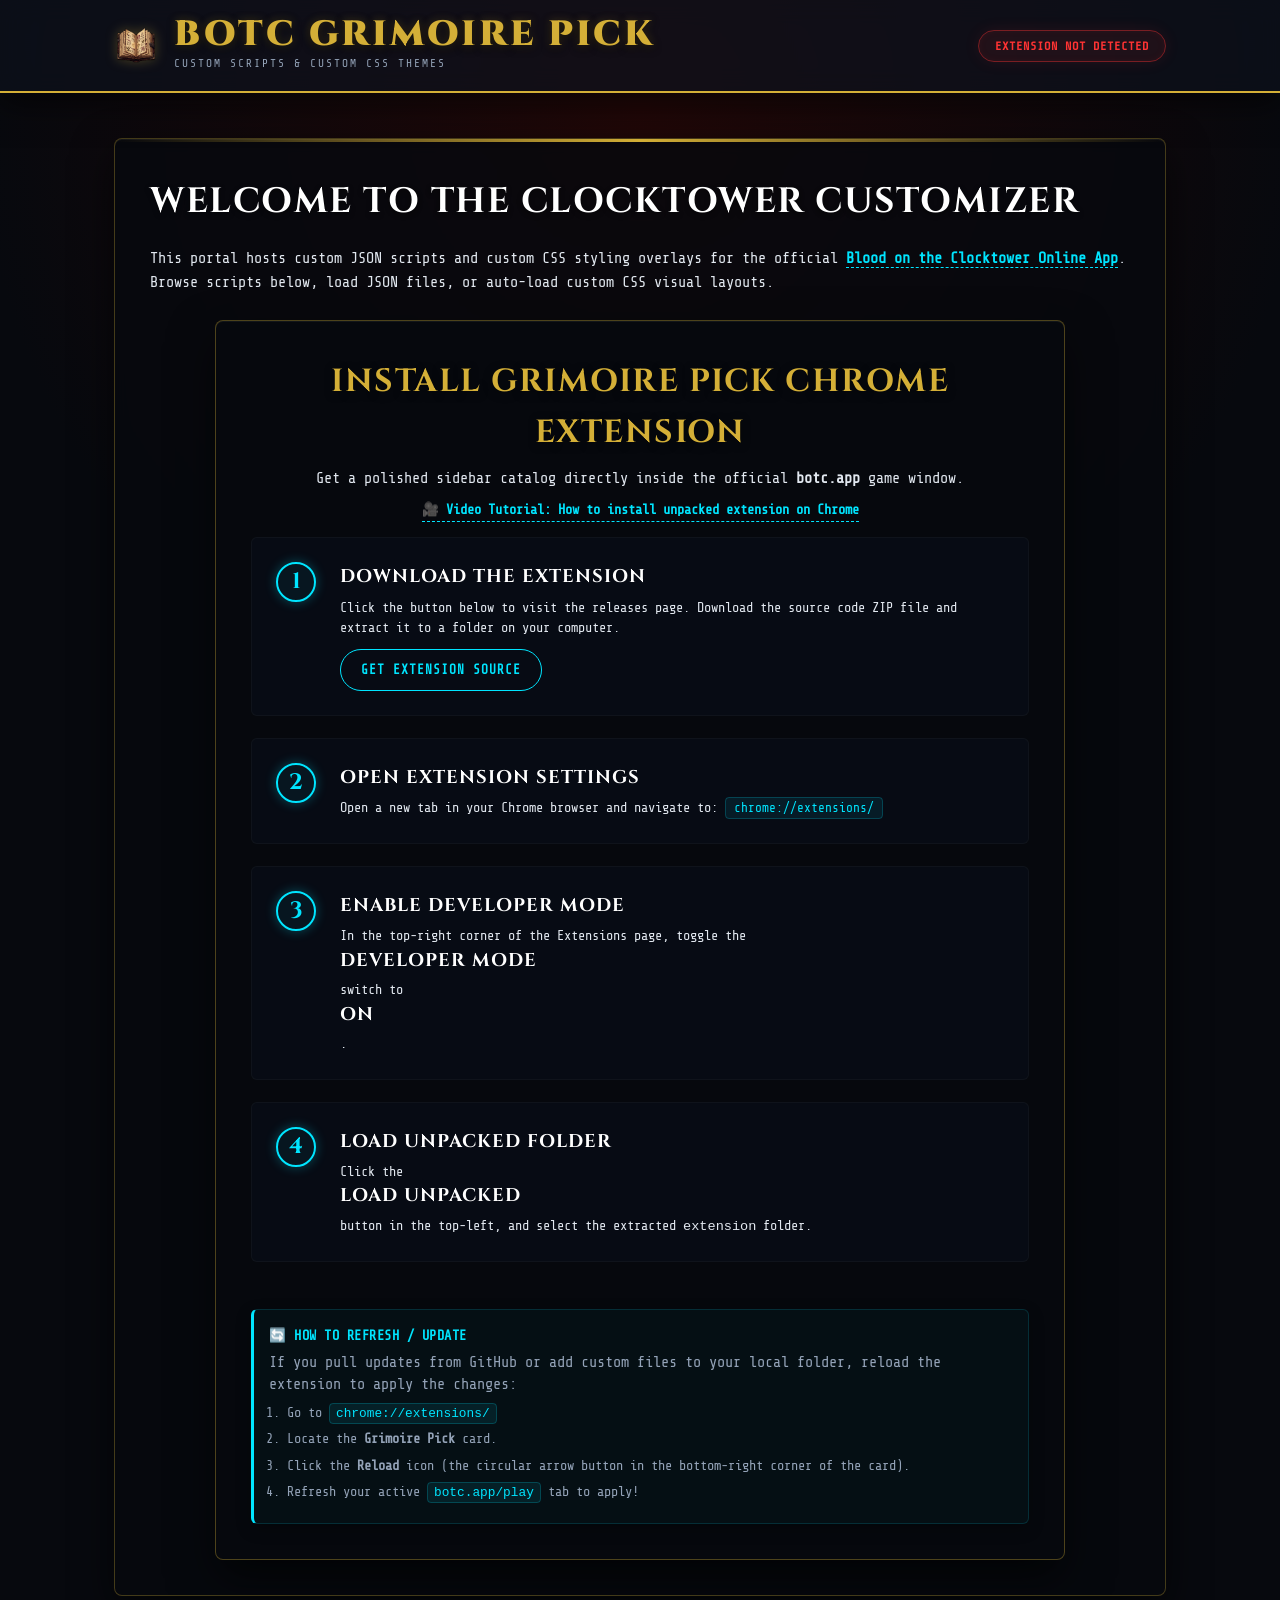
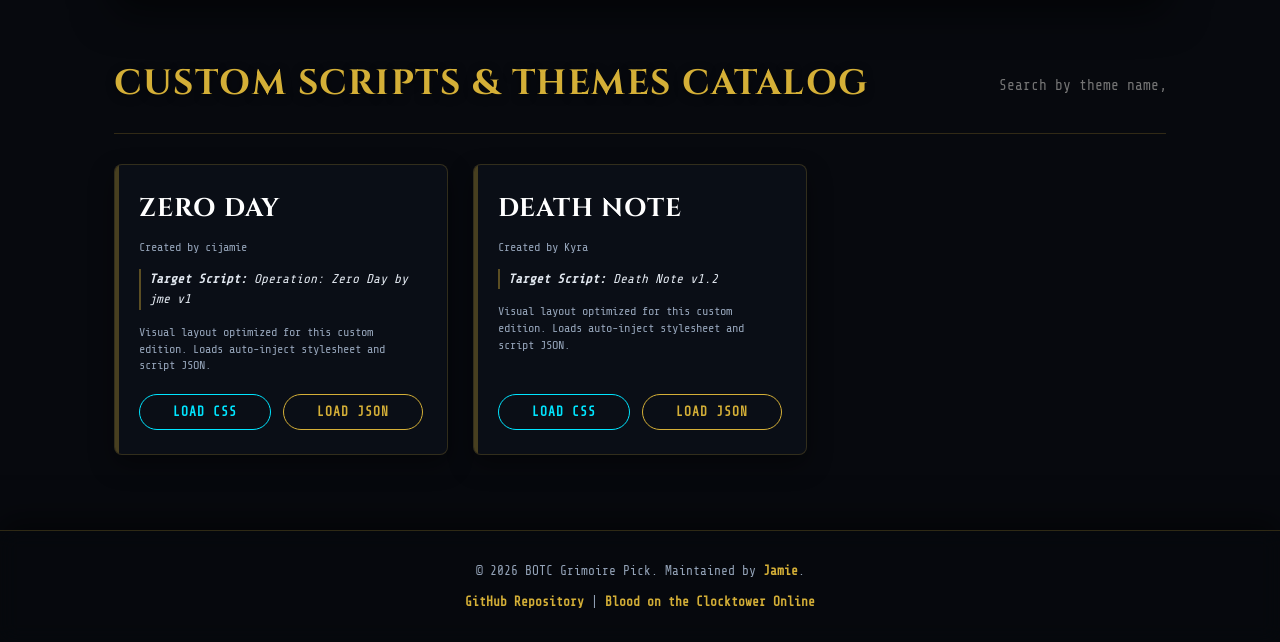
==== commit 775aaab5: "Fix website logo sizing using inline styles and declare extension icon as web accessible to fix brok" ====
--- a/index.html
+++ b/index.html
@@ -10,7 +10,7 @@
   <header class="site-header">
     <div class="container header-container">
       <div class="logo-area">
-        <img class="logo-img" src="logo.png" alt="Grimoire Pick Logo">
+        <img class="logo-img" src="logo.png" alt="Grimoire Pick Logo" width="44" height="44" style="width: 44px; height: 44px; object-fit: contain;">
         <div class="logo-text">
           <h1>BOTC Grimoire Pick</h1>
           <p class="subtitle">Custom Scripts & Custom CSS Themes</p>
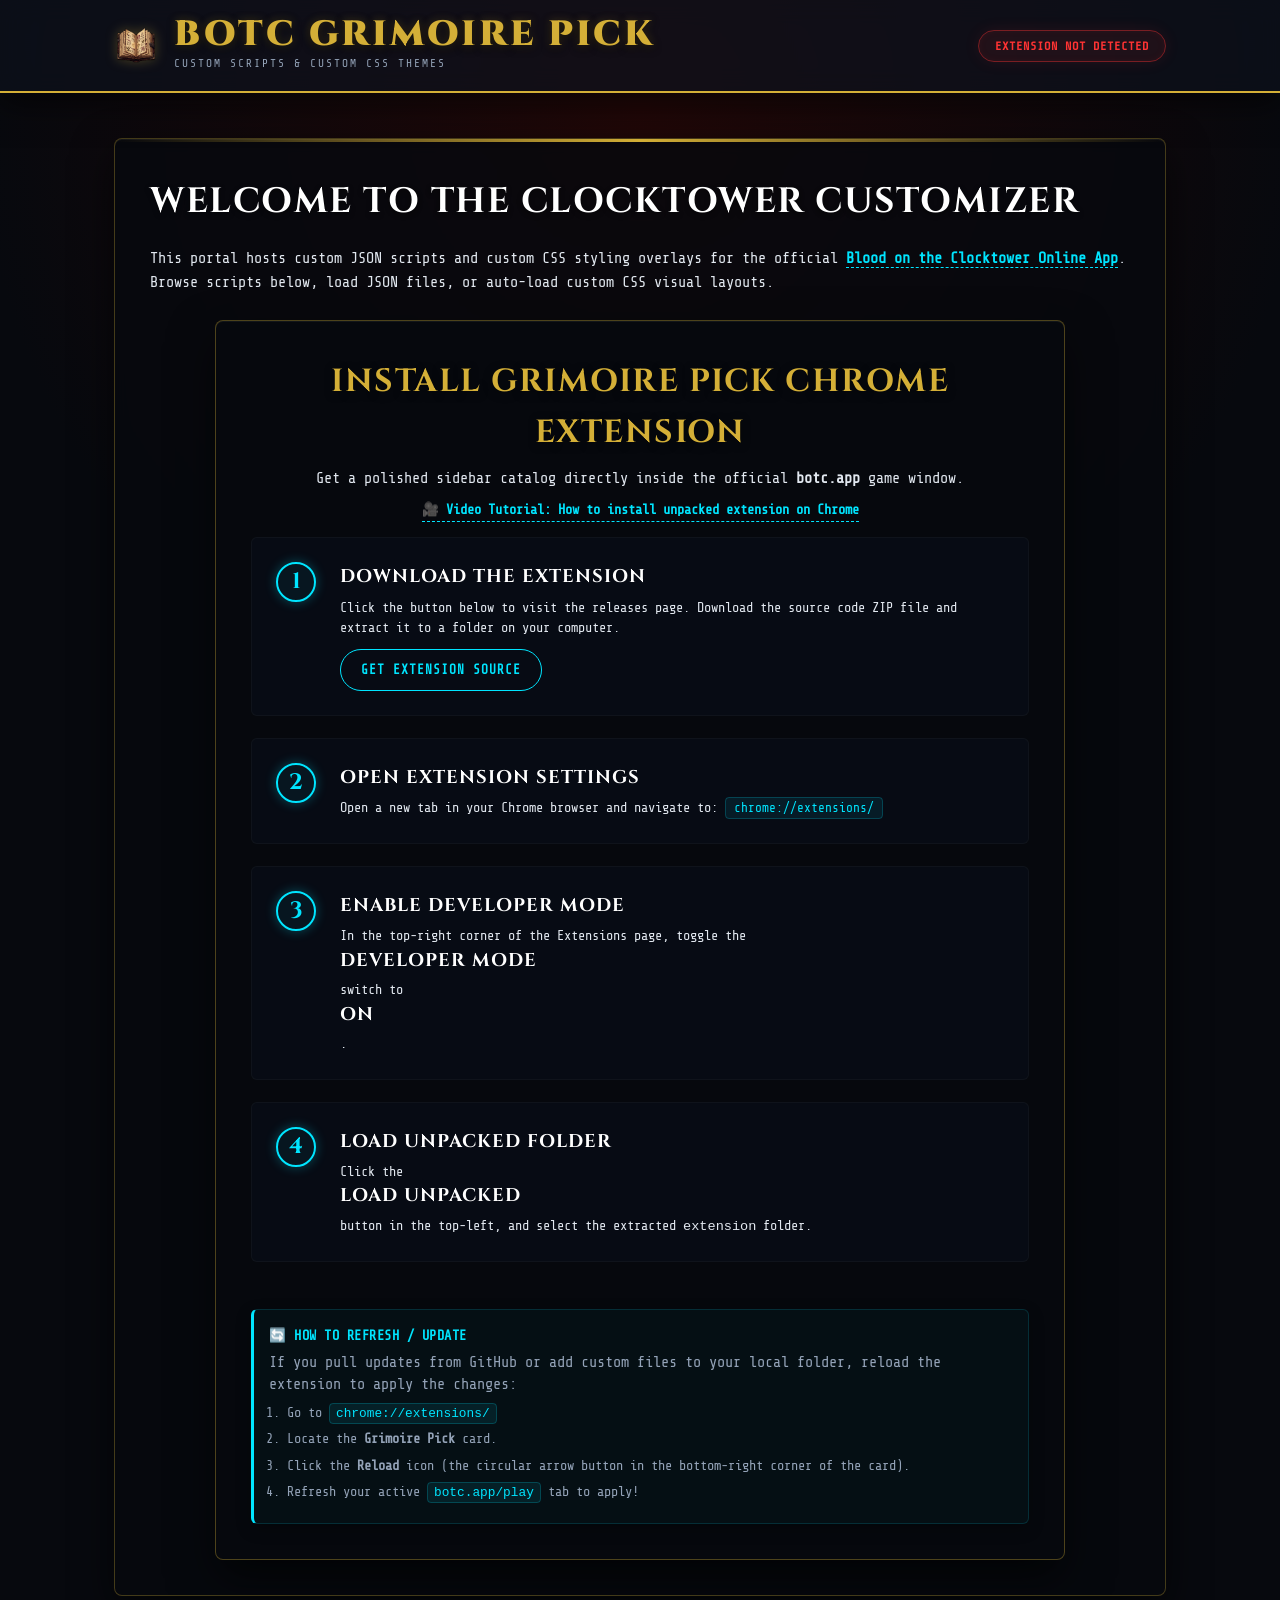
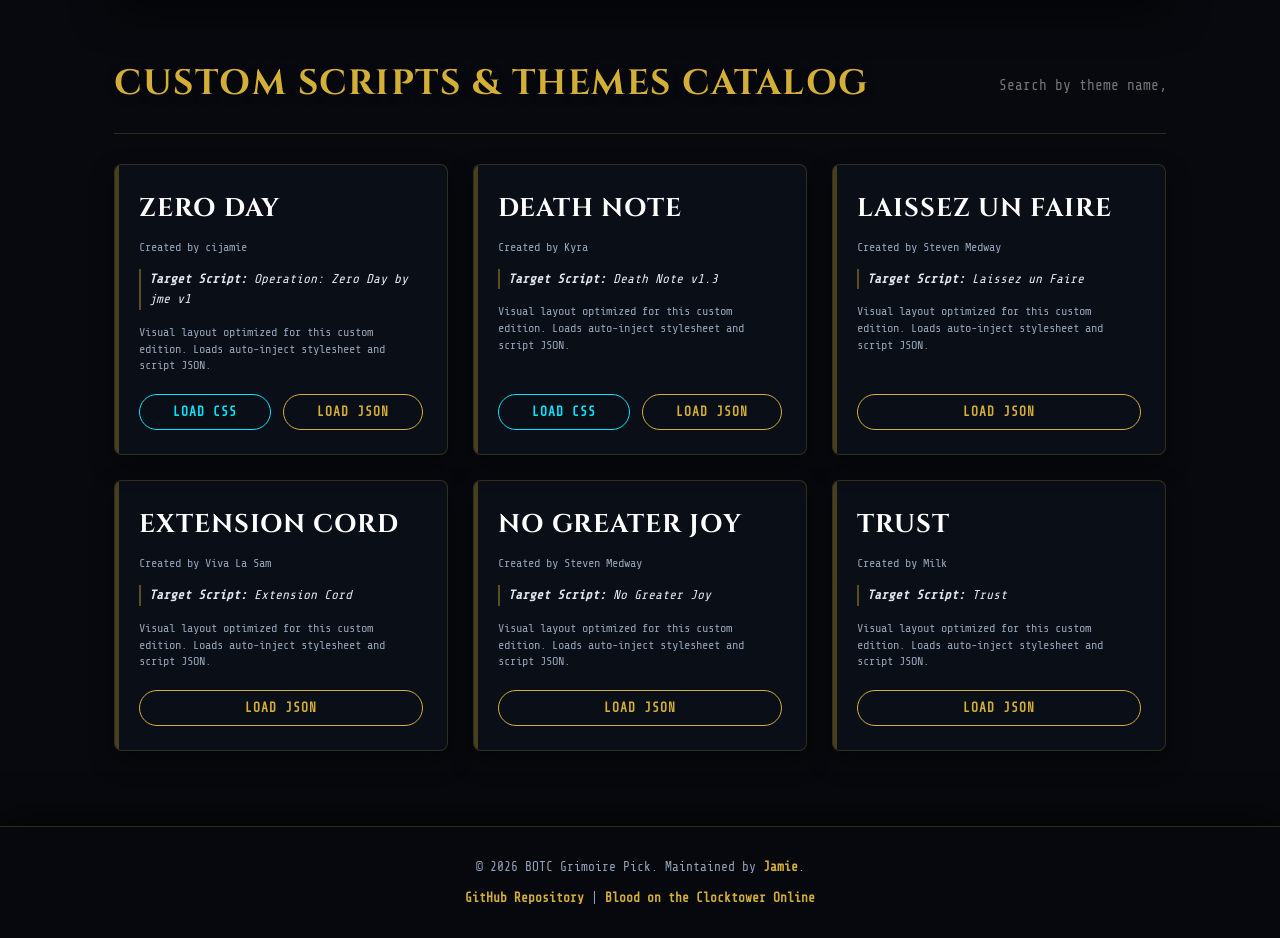
==== commit d39484ec: "Update index.html" ====
--- a/index.html
+++ b/index.html
@@ -49,7 +49,7 @@
               <div class="step-content">
                 <strong>Download the Extension</strong>
                 <p>Click the button below to visit the releases page. Download the source code ZIP file and extract it to a folder on your computer.</p>
-                <a href="https://github.com/cijamie/grimoirepick/releases/tag/Release" class="web-btn web-btn-primary" target="_blank" style="display: inline-block; margin-top: 10px;">Get Extension Source</a>
+                <a href="https://github.com/cijamie/grimoirepick/releases/tag/v1.0.9" class="web-btn web-btn-primary" target="_blank" style="display: inline-block; margin-top: 10px;">Get Extension Source</a>
               </div>
             </div>
             
